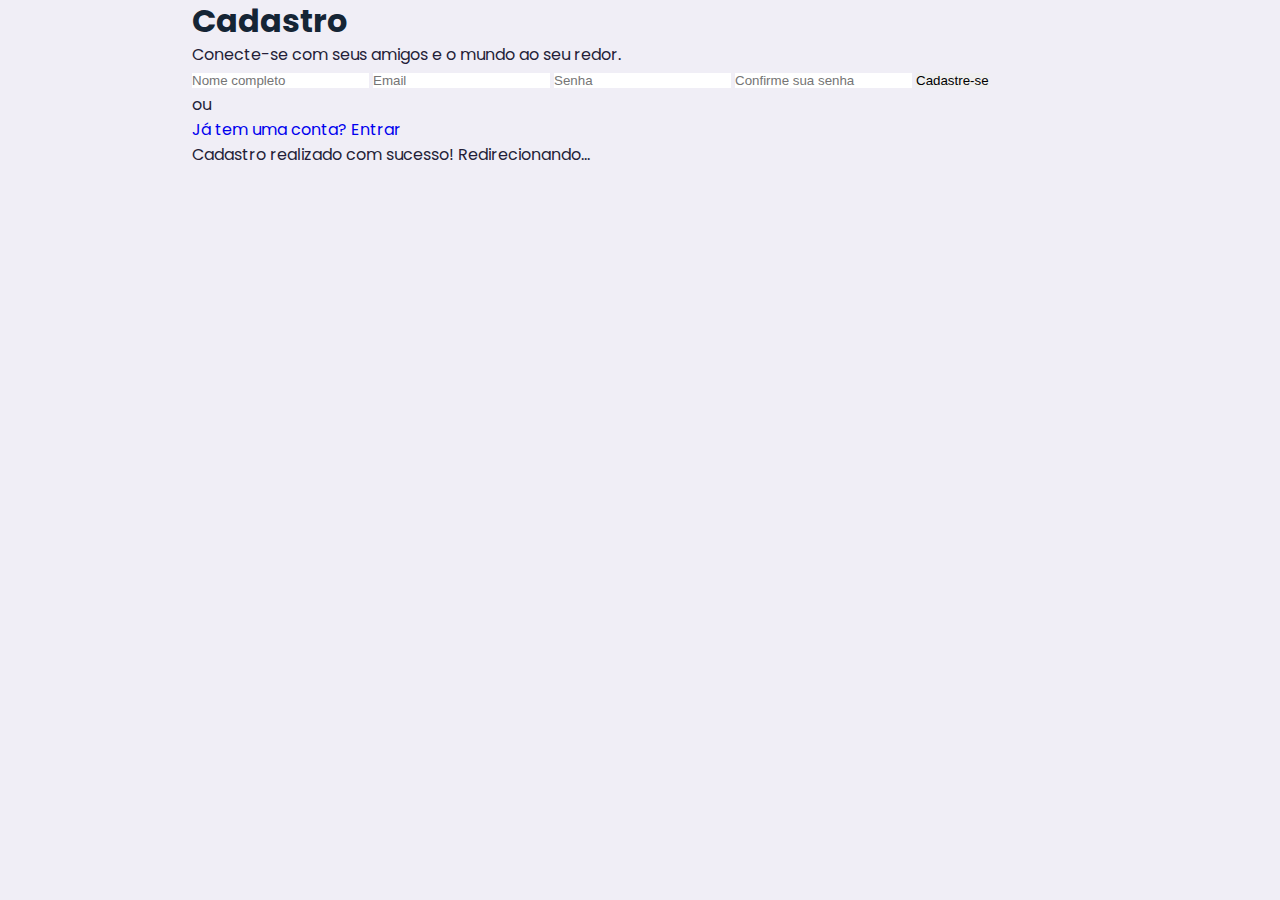
==== cadastro.html @ 8b74cba2 "Add files via upload" ====
<!DOCTYPE html>
<html lang="pt-br">
<head>
    <meta charset="UTF-8">
    <meta name="viewport" content="width=device-width, initial-scale=1.0">
    <title>Cadastro - Empresa XYZ</title>
    <link rel="stylesheet" href="index.css">
</head>
<body>
    <div class="container">
        <h1>Cadastro</h1>
        <p>Conecte-se com seus amigos e o mundo ao seu redor.</p>
        <form id="cadastroForm">
            <input type="text" id="nome" placeholder="Nome completo" required>
            <input type="email" id="email" placeholder="Email" required>
            <input type="password" id="senha" placeholder="Senha" required>
            <input type="password" id="confirmarSenha" placeholder="Confirme sua senha" required>
            <button type="submit">Cadastre-se</button>
        </form>
        <div class="divider">ou</div>
        <a href="#">Já tem uma conta? Entrar</a>
        <p id="successMessage" class="success-message">Cadastro realizado com sucesso! Redirecionando...</p>
    </div>

    <script src="index.js">
        
    </script>
</body>
</html>
---- index.css ----
@import url("https://fonts.googleapis.com/css2?family=Poppins:wght@300;400;500;600&display=swap");


:root { 
    --primary-color-hue:252;
    --dark-color-lightness: 17%;
    --light-color-lightness: 95%;
    --white-color-lightness:100%;
    --color-wite: hsl(252,30%, var( --white-color-lightness)); 
    --color-light: hsl(252,30%,var(--light-color-lightness));
    --color-gray: hsl(253, 7%, 63%);
    --color-primary:hsl(var(--primary-color-hue), 75%,60%);
    --color-secondary: hsl(252,100%,90%);
    --color-success: hsl(120,95%,65%);
    --color-danger:  hsl(0, 100%, 62%);
    --color-dark: hsl(252,30%, var( --dark-color-lightness));
    --color-black: hsl(252,30%,10%);    


    --border-radius:2rem;
    --card-border-radius: 1rem;
    --btn-padding:0.6rem 2rem ;
    --search-padding: 0.6rem 1rem;
    --card-padding: 1.5rem; 

    --sticky-top-left: 5.4rem;
    --sticky-top-right:-18rem;
}
*,
*::before, 
*::after {
    margin: 0;
    padding: 0;
    outline: 0;
    box-sizing: border-box;
    text-decoration: none;
    list-style: none;
    border: none;
}

body {
    font-family: 'Poppins' , sans-serif;
    color: var(--color-dark);
    background: var(--color-light);
    overflow: hidden;
    overflow: scroll;
}
.png{
    width: 70px;
}
.menu ul{
    padding: 10px 20px;
    display: flex;
    flex-wrap: wrap;
    list-style: none;
    width: 83%;
    margin: 0 auto;

}
.menu ul li{
    margin: 0 5px;
    padding: 10px 10px; 
}
.menu ul li a{
    font-size: 15px;
    font-weight: 550;
    color: var(--color-gray);
}
.menu ul li a:hover{
    color: #131313;
}
.containerr{
    position: relative;
}
.containerr .wrapper{
    width: 100vw;
    height: 75vh;
    box-shadow: 5px 5px 10px rgba(0,0,0,0.4);
    margin: .5rem auto;
    overflow: hidden;
}
.containerr .wrapper-holder{
    display: grid;
    grid-template-columns: repeat(4, 100%);
    height: 100%;
    width: 100%;
    animation: slider 30s ease-in-out infinite alternate;
}
.containerr #slider-img-1{
    background-image: url(freepik__upload__67094.jpeg);
    background-position: center;
    background-size: cover;
    width: 100%;
    height: 100%;
}
.containerr #slider-img-2{
    background-image: url(freepik__upload__67094.jpeg);
    background-position: center;
    background-size: cover;
}
.containerr #slider-img-3{
    background-image: url(stylish-girl-sitting-steps\ \(1\).jpg);
    background-position: center;
    background-size: cover;
}
.containerr #slider-img-4{
    background-image: url(stylish-girl-sitting-steps\ \(1\).jpg);
    background-position: center;
    background-size: cover;
    width: 100%;
    height: 100%;
}
.containerr .button-holder{
    background-color:whte;
    width: 15px;
    height: 15px;
    border-radius: 15px;
    display: inline-block;
    margin: .3rem;
}
.containerr .button-holder{
    position: relative;
    left: 45%;
    bottom: 0%;
}

@keyframes slider{
    0%{ transform: translateX(0%);}
    10%{ transform: translateX(-100%);}
    20%{ transform: translateX(-100%);}
    30%{ transform: translateX(-200%);}
    40%{ transform: translateX(-200%);}
    50%{ transform: translateX(-300%);}
    60%{ transform: translateX(-300%);}
    70%{ transform: translateX(-300%);}
    80%{ transform: translateX(-300%);}
    90%{ transform: translateX(0%);}
    100%{ transform: translateX(0%);}

}
.sec{
    padding: 10px 5%;
    
}
.Desaque.produos{
    display: flex;
    flex-flow: row;
  
    align-items: center;
}

.Desaque .produos{
    flex-direction: row;
    justify-content: space-between;
    width: 310px;
    background: #f0f0f0;
    box-shadow: 0 5px 10px rgb(0, 0, 0,0.3);
    border-radius: 5px;
    padding: 5px;
    margin-bottom: 20px;
    display: flex;
    flex-wrap: wrap;
    gap: 10px;
   
}
.produos .card img {
    height: 200px;
    width: 90%;
    position: center;
    padding: 10px 20px;
}
.produos .card .desc{
    padding: 5px 20px;
    opacity: 0.9;
    font-size: 17px;
    font-weight: 170;
}
.produos .card .nome{
 font-weight: 900;
 font-size: 20px;
 padding:0 20px ;
 color:rgb(131, 131, 131) ;
}
.produos .card .box{
    display: flex;
    justify-content: space-between;
    align-items: center;
    padding: 20px;
}

.produos .card  .btn-box1{
    font-size: 13px ;
    color: var(--color-gray);
    padding: 10px 18px;
    font-weight: 900;
    border: 1px solid var(--color-gray);
    border-radius: 20px;
}
.produos .card  .btn-box1:hover{
    cursor: pointer;
    background-color: var(--color-gray);
    color: #ffffff;
}
.h1{
    text-align: center;
    text-decoration: none;
    justify-content: center;
}

.feeds{
    justify-content: space-between;
    padding: 5px 10px;
    margin: 0 5px;
}
.photot{
    display: flex;
    list-style: none;
    
    flex-direction: row;
    justify-content: space-between;
   margin: 0 5px;
}

.container {
    width: 80%;
    margin: 0 auto;
}

.profile-picture {
    width: 2.7rem;
    aspect-ratio: 1/1;
    border-radius: 50%;
    overflow: hidden;
}

img {
    display: block;
    width: 100%;
}
.btn {
    display: inline-block;
    padding: var(--btn-padding);
    font-weight: 600;
    border-radius: var(--border-radius);
    cursor: pointer;
    transition: all 300ms ease;
    font-size: 0.9rem;
    font-family: 'Poppins', sans-serif;
}

.btn:hover {
    opacity: 0.8;
}

.btn-primary {
 background: var(--color-primary);
 color: white;
}

.text-bold {
    font-weight: 500;
}

.text-muted {
    color: var(--color-gray);
}



nav {
    width: 100%;
    background: var(--color-wite);
    box-shadow: 5px 5px 10px rgba(104, 104, 104, 0.6);
    padding: 0.7rem 0;
    position: fixed;
    top: 0;
    z-index: 10;
}

nav .container {
    display: flex;
    align-items: center;
    justify-content: space-between;
}

nav .search-bar {
     background: var(--color-light);
     border-radius: var(--border-radius);
     padding: var(--search-padding);
}

nav .search-bar input[type='search'] {
    background: transparent;
    width: 30vw;
    margin-left: 1rem;
    font-size: 0.9rem;
    color: var(--color-dark);
}

nav .search-bar input[type='search']::placeholder {
 color: var(--color-gray);
}

nav .create {
    display: flex;
    align-items: center;
    gap: 2rem;
}
   


main {
    position: relative;
    top: 5.4rem;
}
main .container {
    display: grid;
    grid-template-columns: 18vw auto 20vw;
    column-gap: 2rem;
    position: relative;
    cursor: pointer;
}

main .container .left {
    height: max-content;
    position: sticky;
    top: var(--sticky-top-left);
}

main .container .left .profile {
    padding: var(--card-padding);
    background: var(--color-wite);
    border-radius: var(--card-border-radius);
    display: flex;
    align-items: center;
    column-gap: 1rem;
    width: 100% ;
}


.left .sideabar {
 margin-top: 1rem ;
 background: var(--color-wite);
 border-radius: var(--card-border-radius);
}

.left .sideabar .menu-item {
    display: flex;
    align-items: center;
    height: 4rem;
    cursor: pointer;
    transition: all 300ms ease;
    position: relative;
}

.left .sideabar .menu-item:hover {
    background: var(--color-light);
}
.icon {
    font-size: 10px;
    color: var(--color-primary);
    margin-left: 0.5rem;
    top: -0.5rem;
    right: 1rem;
    width: fit-content;
    position: absolute;
    justify-items: normal;
    display: block;
    justify-content: left;
    align-items: center;
    

}

 .feeds .feed{
    background: var(--color-wite);
    border-radius: var(--card-border-radius);
    padding: var(--card-padding);
    margin: 1rem 0;
    font-size: 0.85rem;
    line-height: 1.5;
}
 .feed .head{
    display: flex;
    justify-content: space-between;
}
 .feed .user{
    display: flex;
    gap: 1rem;
}
 .feed .photo{
    border-radius: var(--card-border-radius);
    overflow: hidden;
    margin: 0.7rem 0;
}
.menu ul li a{
    position: relative;
}
nav .menu ul li .a1::before {
    content: "";
    width: 40px;
    height: 4px;
    background: var(--color-danger);
    position: absolute;
    top: 45px;
    left: 0;
}
.container {
    width: 70%;
    margin: 0 auto;
}
.post-data h6 {
    font-size: 15px;
    line-height: 2rem;
    text-transform: uppercase;
}

.text-white {
    color:var(--color-gray);
}
h1, h2, h3, h4, h5, h6 {
    color: #152535;
    line-height: 1.3;
    font-weight: 650;
}
.text-center {
    text-align: center !important;
    text-transform: uppercase;
}
.imgt {
    height: auto;
     max-width: 100%; 
     justify-content: center;
     align-items: center;
     display: flex;
     flex-direction: row;
}
header {
    text-align: center;
    padding: 60px 20px;
    color: var(--color-dark);
    background: var(--color-light);
    
}

header h1 {
    font-size: 48px;
    margin: 0;
}

header p {
    margin-top: 10px;
    font-size: 18px;
}

.section {
    max-width: 1200px;
    margin: 40px auto;
    padding: 20px;
}

.section h2 {
    font-size: 36px;
    color: #444;
    margin-bottom: 20px;
    text-align: center;
    border-bottom: 2px solid #ddd;
    display: inline-block;
    padding-bottom: 10px;
}

.gallery {
    display: grid;
    grid-template-columns: repeat(auto-fit, minmax(300px, 1fr));
    gap: 20px;
}

.gallery-item {
    position: relative;
    overflow: hidden;
    border-radius: 10px;
    cursor: pointer;
    box-shadow: 0 8px 15px rgba(0, 0, 0, 0.1);
    transition: transform 0.3s ease, box-shadow 0.3s ease;
}

.gallery-item:hover {
    transform: scale(1.05);
    box-shadow: 0 15px 30px rgba(0, 0, 0, 0.2);
}

.gallery-item img {
    width: 100%;
    height: auto;
    transition: filter 0.3s ease-in-out;
}

.gallery-item:hover img {
    filter: brightness(70%);
}

/* Projetos */
.project {
    display: flex;
    flex-wrap: wrap;
    gap: 20px;
    margin-bottom: 20px;
    background: #fff;
    padding: 20px;
    border-radius: 10px;
    box-shadow: 0 8px 15px rgba(0, 0, 0, 0.1);
}

.project img {
    width: 200px;
    height: auto;
    border-radius: 10px;
    object-fit: cover;
    flex-shrink: 0;
}

.project-content {
    flex: 1;
    padding: 20px;
}

.project-content h3 {
    font-size: 20px;
    color: #444;
    margin-top: 0;
}

.project-content p {
    font-size: 14px;
    color: #555;
    margin-top: 10px;
    line-height: 1.6;
    cursor: pointer;
}

/* Lightbox */
.lightbox {
    position: fixed;
    top: 0;
    left: 0;
    width: 100%;
    height: 100%;
    background: rgba(0, 0, 0, 0.8);
    display: flex;
    justify-content: center;
    align-items: center;
    visibility: hidden;
    opacity: 0;
    transition: visibility 0s, opacity 0.3s ease-in-out;
    z-index: 1000;
}

.lightbox.active {
    visibility: visible;
    opacity: 1;
}

.lightbox img {
    max-width: 90%;
    max-height: 80%;
    border-radius: 15px;
    box-shadow: 0 10px 30px rgba(0, 0, 0, 0.8);
}

.lightbox .close {
    position: absolute;
    top: 20px;
    right: 20px;
    font-size: 40px;
    color: #fff;
    cursor: pointer;
    font-weight: bold;
    z-index: 1001;
}
.buttong {
    background: var(--color-danger);
    color: #fff;
    border: none;
    padding: 10px;
    border-radius: 6px;
    cursor: pointer;
    font-size: 12spx;
    font-weight: bold;
    transition: background 0.3s ease;
}

.buttong:hover {
    background:rgb(190, 0, 0);
}
.responsive {
    display: none;
    border: none;
    background: none;
    border-top: 3px solid#000000;
    cursor: pointer;
}
.responsive::before,
.responsive::after {
    content: "";
    display: block;
    width: 30px;
    height: 3px;
    background:#000000 ;
    margin-top: 5px;
}
@media (max-width: 1250px) {
     .responsive {
        display: block;
        z-index: 1;
     }
     nav .menu ul {
        position: fixed;
        top: 0;
        left: 0;
        width: 100vw;
        height: 100vh;
        clip-path: circle(100px at 90% -15%);
        transition: 1s ease-out;
        background-color: #fff;
        flex-direction: column;
        justify-content: space-around;
        align-items: center;
        gap: 0;
        pointer-events: none;
     }
     nav.active  .menu ul{
        clip-path: circle(1500px at 90% -15%);
        pointer-events: all;
        
     }
     nav .menu ul li .a1::before {
        content: "";
        width: 40px;
        height: 4px;
        background: #fff;
        position: absolute;
        top: 50px;
        left: 0;
    }
    
    .produos .card img {
        width:  300px;
        height:  100%;
        position: center;
        padding: 10px 10px;
    }
    .produos .card .desc{
        padding: 5px 10px;
        opacity: 0.9;
        font-size: 14px;
        font-weight: 140;
    }
    .produos .card .nome{
     font-weight: 400;
     font-size: 15px;
     padding:0 10px ;
     color:rgb(131, 131, 131) ;
    }
   
    .project {
        display: flex;
        flex-wrap: wrap;
        gap: 10px;
        margin-bottom: 10px;
        background: #fff;
        padding: 10px;
        border-radius: 10px;
        box-shadow: 0 8px 15px rgba(0, 0, 0, 0.1);
    }
     .project .project-content h3{
        font-size: 5px;
    }
    .project .project-content p{
        font-size: 5px;
    }
     .project img {
        width: 60px;
        border-radius: 10px;
        display: flex;
     
    }
    .project .Projeto2{
        width: 80px;
        border-radius: 10px;
        display: flex;

    }
    .project .pts{
        font-size: 4px;
    }
    .project .ptsb{
        font-size: 7px;
    }
    .project-content {
        flex: 1;
        padding: 10px;
    }
    
    .project-content h3 {
        font-size: 15px;
        color: #444;
        margin-top: 0;
    }
    
    .project-content p {
        font-size: 10px;
        color: #555;
        margin-top: 10px;
        line-height: 1.6;
        cursor: pointer;
    }


}
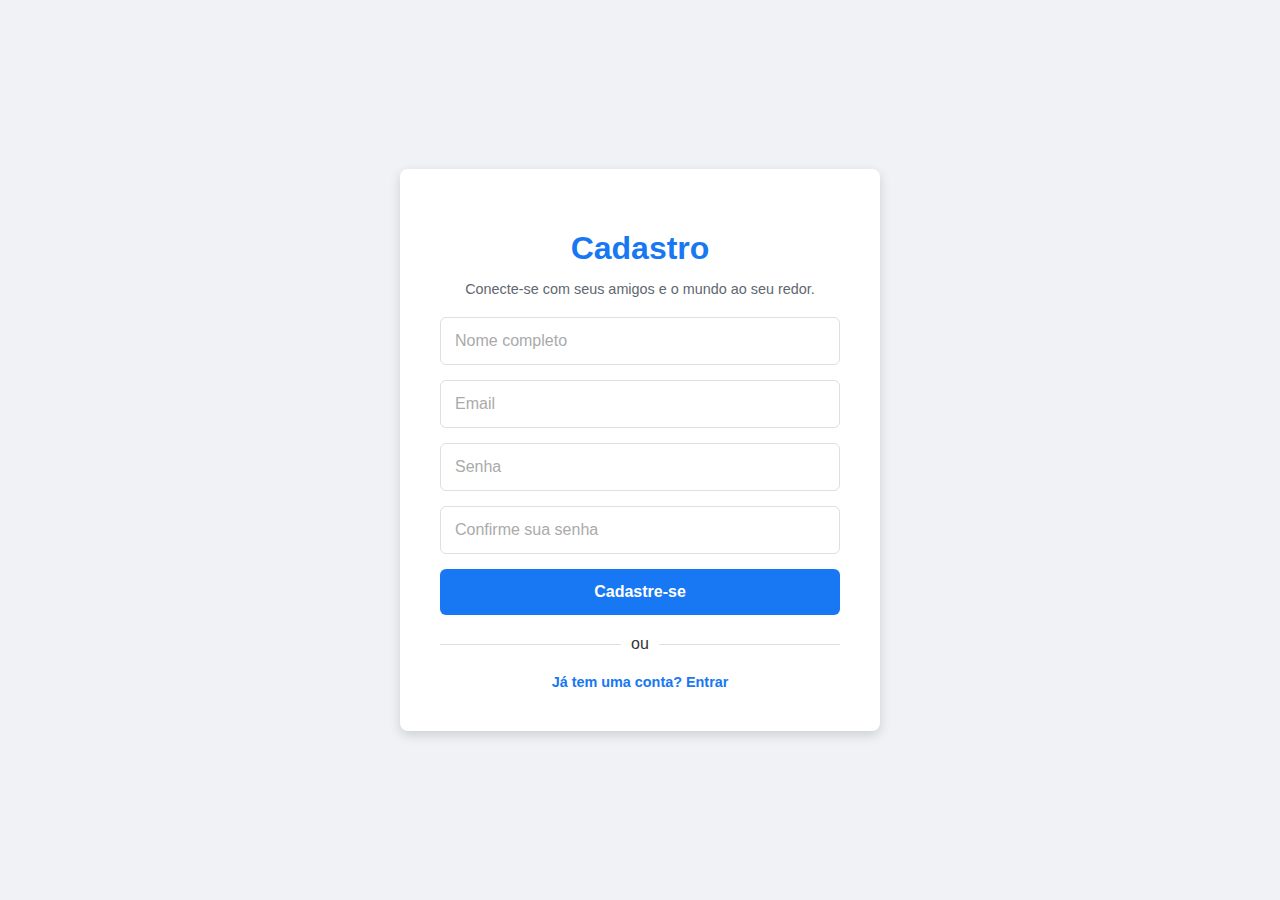
==== commit fe9f643c: "Update cadastro.html" ====
--- a/cadastro.html
+++ b/cadastro.html
@@ -4,7 +4,7 @@
     <meta charset="UTF-8">
     <meta name="viewport" content="width=device-width, initial-scale=1.0">
     <title>Cadastro - Empresa XYZ</title>
-    <link rel="stylesheet" href="index.css">
+    <link rel="stylesheet" href="cadastro.css">
 </head>
 <body>
     <div class="container">
--- a/cadastro.css
+++ b/cadastro.css
@@ -0,0 +1,113 @@
+body {
+    font-family: 'Roboto', Arial, sans-serif;
+    margin: 0;
+    padding: 0;
+    display: flex;
+    justify-content: center;
+    align-items: center;
+    height: 100vh;
+    background: #f0f2f5;
+    color: #333;
+}
+
+.container {
+    background: #fff;
+    padding: 40px;
+    border-radius: 8px;
+    box-shadow: 0 4px 12px rgba(0, 0, 0, 0.15);
+    text-align: center;
+    width: 100%;
+    max-width: 400px;
+}
+
+h1 {
+    margin-bottom: 10px;
+    font-size: 2rem;
+    color: #1877f2;
+}
+
+p {
+    font-size: 0.9rem;
+    margin-bottom: 20px;
+    color: #606770;
+}
+
+form {
+    display: flex;
+    flex-direction: column;
+    gap: 15px;
+}
+
+input {
+    padding: 14px;
+    border: 1px solid #dddfe2;
+    border-radius: 6px;
+    outline: none;
+    font-size: 1rem;
+    transition: all 0.2s ease;
+}
+
+input:focus {
+    border-color: #1877f2;
+    box-shadow: 0 0 5px rgba(24, 119, 242, 0.5);
+}
+
+input::placeholder {
+    color: #aaa;
+}
+
+button {
+    background: #1877f2;
+    color: #fff;
+    border: none;
+    padding: 14px;
+    border-radius: 6px;
+    cursor: pointer;
+    font-size: 1rem;
+    font-weight: bold;
+    transition: background 0.3s ease;
+}
+
+button:hover {
+    background: #165dbe;
+}
+
+.divider {
+    display: flex;
+    align-items: center;
+    text-align: center;
+    margin: 20px 0;
+}
+
+.divider::before,
+.divider::after {
+    content: '';
+    flex: 1;
+    border-bottom: 1px solid #dddfe2;
+}
+
+.divider:not(:empty)::before {
+    margin-right: 10px;
+}
+
+.divider:not(:empty)::after {
+    margin-left: 10px;
+}
+
+.success-message {
+    display: none;
+    color: #28a745;
+    font-weight: bold;
+    margin-top: 20px;
+}
+
+a {
+    color: #1877f2;
+    text-decoration: none;
+    font-weight: bold;
+    font-size: 0.9rem;
+}
+
+a:hover {
+    text-decoration: underline;
+}